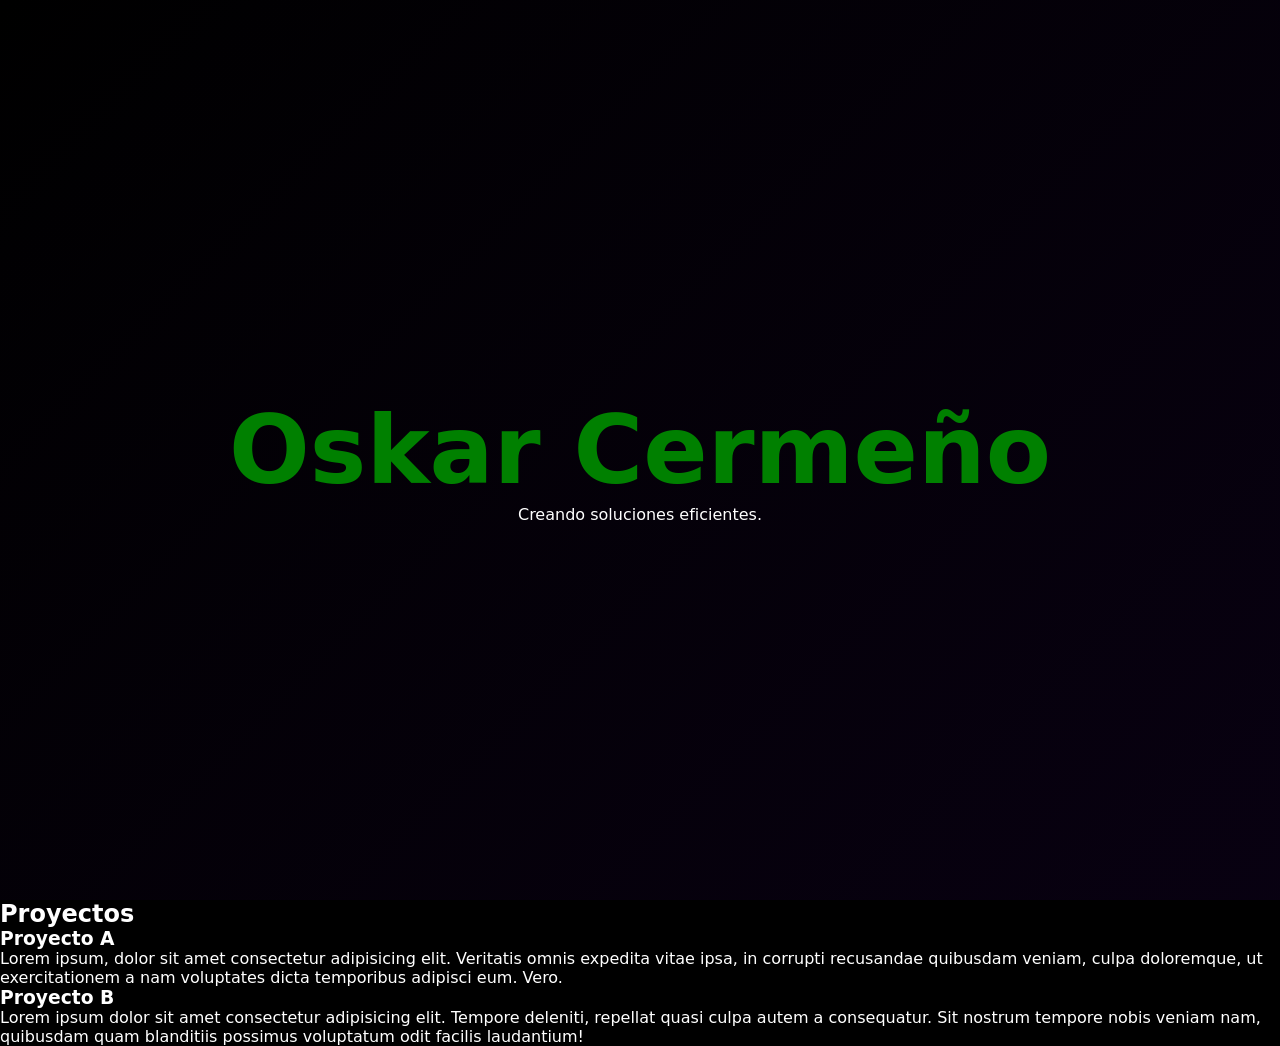
==== index.html @ 66d33947 "Añadiendo transiciones" ====
<!DOCTYPE html>
<html lang="es">
<head>
    <meta charset="UTF-8">
    <title>Portafolio | Oskar</title>
    <link rel="stylesheet" href="./styles.css">
</head>

<body>
    <header class="info-head">

    <div class="typing-container">
        <span class="texto-magico"></span>
    </div>

    <h1 class="nombre-dev">Oskar Cermeño</h1>

    <p class="descripcion">
        Creando soluciones eficientes.
    </p>


    </header>

    <main class="contenido-pagina">
        <h2>Proyectos</h2>

        <div class="tarjeta">
            <h3>Proyecto A</h3>
            <p>Lorem ipsum, dolor sit amet consectetur adipisicing elit. Veritatis omnis expedita vitae ipsa,
                in corrupti recusandae quibusdam veniam, culpa doloremque, ut exercitationem a nam voluptates
                dicta temporibus adipisci eum. Vero.
            </p>
        </div>

        <div class="tarjeta">
            <h3>Proyecto B</h3>
            <p>Lorem ipsum dolor sit amet consectetur adipisicing elit. Tempore deleniti, repellat quasi culpa
                 autem a consequatur. Sit nostrum tempore nobis veniam nam, quibusdam quam blanditiis possimus
                  voluptatum odit facilis laudantium!
            </p>
        </div>

    </main>

    <footer>

    </footer>


</body>
</html>
---- styles.css ----
/* Reajuste global */
* {
  box-sizing: border-box;
  margin: 0;
  padding: 0;
}

/* Selector de la etiqueta body (sin el punto) */
body {
  background-color: #000000;
  color: #ffffff;
  font-family: system-ui, -apple-system, sans-serif;
  overflow-x: hidden;
}



.info-head{
  position: relative;
  height: 100vh;
  display: flex;
  flex-direction: column;
  justify-content: center;
  align-items: center;
  text-align: center;
  padding: 20px;
  flex-direction: column;
  justify-content: center;
  align-items: center;
  text-align: center;
  padding: 20px;
  background: linear-gradient(-45deg, #000000, #0b0110,   #0b0117, #000000);
  background-size: 400% 400%;

  animation: aurora 12s ease infinite;
  animation: aurora 12s ease infinite fadeOutTimeline linear both;
  animation-timeline: auto, scroll(root);
  animation-range: auto, exit 0% exit 100%;
}

@keyframes aurora {
  0% {background-position: 0% 50%;}
  6.25% {background-position: 12.5% 50%;}
  12.5% {background-position: 25% 50%;}
  25% {background-position: 50% 50%;}
  50% {background-position: 100% 50%;}
  75% {background-position: 50% 50%;}
  87.5% {background-position: 25% 50%;}
  93.75%{background-position: 12.5% 50%;}
  100% {background-position: 0% 50% ;}
}

@keyframes fadeOutTimeline {
  to{
    opacity: 0;
    transform: translateY(-50px);
  }
}


.texto-magico{
  display: inline-block;
  position: relative;
  color: #ffffff;
}

.texto-magico::before{
  content: "";
  animation: cambiarTexto 12s infinite;
}

.texto-magico::after{
  content: "";
  position: absolute;
  right: -8px;
  top: 10%;
  height: 80%;
  width: 3px;
  background-color:#4ade80;
  animation: parpadeoCursor 0.8s infinite;
}

@keyframes cambiarTexto {

  0%   { content:"F"; }
  1%   { content:"Fr"; }
  2%   { content:"Fro"; }
  3%   { content:"Fron"; }
  4%   { content:"Front"; }
  5%   { content:"Fronte"; }
  6%   { content:"Fronten"; }
  7%   { content:"Frontend"; }
  8%   { content:"Frontend D"; }
  9%   { content:"Frontend De"; }
  10%  { content:"Frontend Dev"; }
  11%  { content:"Frontend Deve"; }
  12%  { content:"Frontend Devel"; }
  13%  { content:"Frontend Develo"; }
  14%  { content:"Frontend Develop"; }
  15%  { content:"Frontend Develope"; }
  16%  { content:"Frontend Developer"; }
  19%  { content:"Frontend Developer"; }


  20%  { content:""; }


  21%  { content:"B"; }
  22%  { content:"Ba"; }
  23%  { content:"Bac"; }
  24%  { content:"Back"; }
  25%  { content:"Backe"; }
  26%  { content:"Backen"; }
  27%  { content:"Backend"; }
  28%  { content:"Backend D"; }
  29%  { content:"Backend De"; }
  30%  { content:"Backend Dev"; }
  31%  { content:"Backend Deve"; }
  32%  { content:"Backend Devel"; }
  33%  { content:"Backend Develo"; }
  34%  { content:"Backend Develop"; }
  35%  { content:"Backend Develope"; }
  36%  { content:"Backend Developer"; }
  39%  { content:"Backend Developer"; }


  47%  { content:""; }

  /* AdminSys (41%–49%) */
  48%  { content:"A"; }
  49%  { content:"Ad"; }
  50%  { content:"Adm"; }
  51%  { content:"Admi"; }
  52%  { content:"Admin"; }
  53%  { content:"AdminS"; }
  54%  { content:"AdminSy"; }
  55%  { content:"AdminSys"; }
  56%  { content:"AdminSys"; }


  60%  { content:""; }

  61%  { content:"A"; }
  62%  { content:"An"; }
  63%  { content:"Ana"; }
  64%  { content:"Anal"; }
  65%  { content:"Anali"; }
  66%  { content:"Analis"; }
  67%  { content:"Analisis"; }
  68%  { content:"Analisis d"; }
  69%  { content:"Analisis de"; }
  70%  { content:"Analisis de D"; }
  71%  { content:"Analisis de Da"; }
  72%  { content:"Analisis de Dat"; }
  73%  { content:"Analisis de Datos"; }
  74%  { content:"Analisis de Datos"; } /* pausa */

  75%  { content:""; }

  80%  { content:"M"; }
  81%  { content:"Ma"; }
  82%  { content:"Mac"; }
  83%  { content:"Mach"; }
  84%  { content:"Machi"; }
  85%  { content:"Machin"; }
  86%  { content:"Machine"; }
  87%  { content:"Machine L"; }
  88%  { content:"Machine Le"; }
  89%  { content:"Machine Lea"; }
  90%  { content:"Machine Lear"; }
  91%  { content:"Machine Learn"; }
  92%  { content:"Machine Learni"; }
  93%  { content:"Machine Learnin"; }
  94%  { content:"Machine Learning"; }
  100% { content:"Machine Learning"; }
}

.nombre-dev{
  font-size: 95px;
  font-family: system-ui, -apple-system, sans-serif;
  color: green;
}
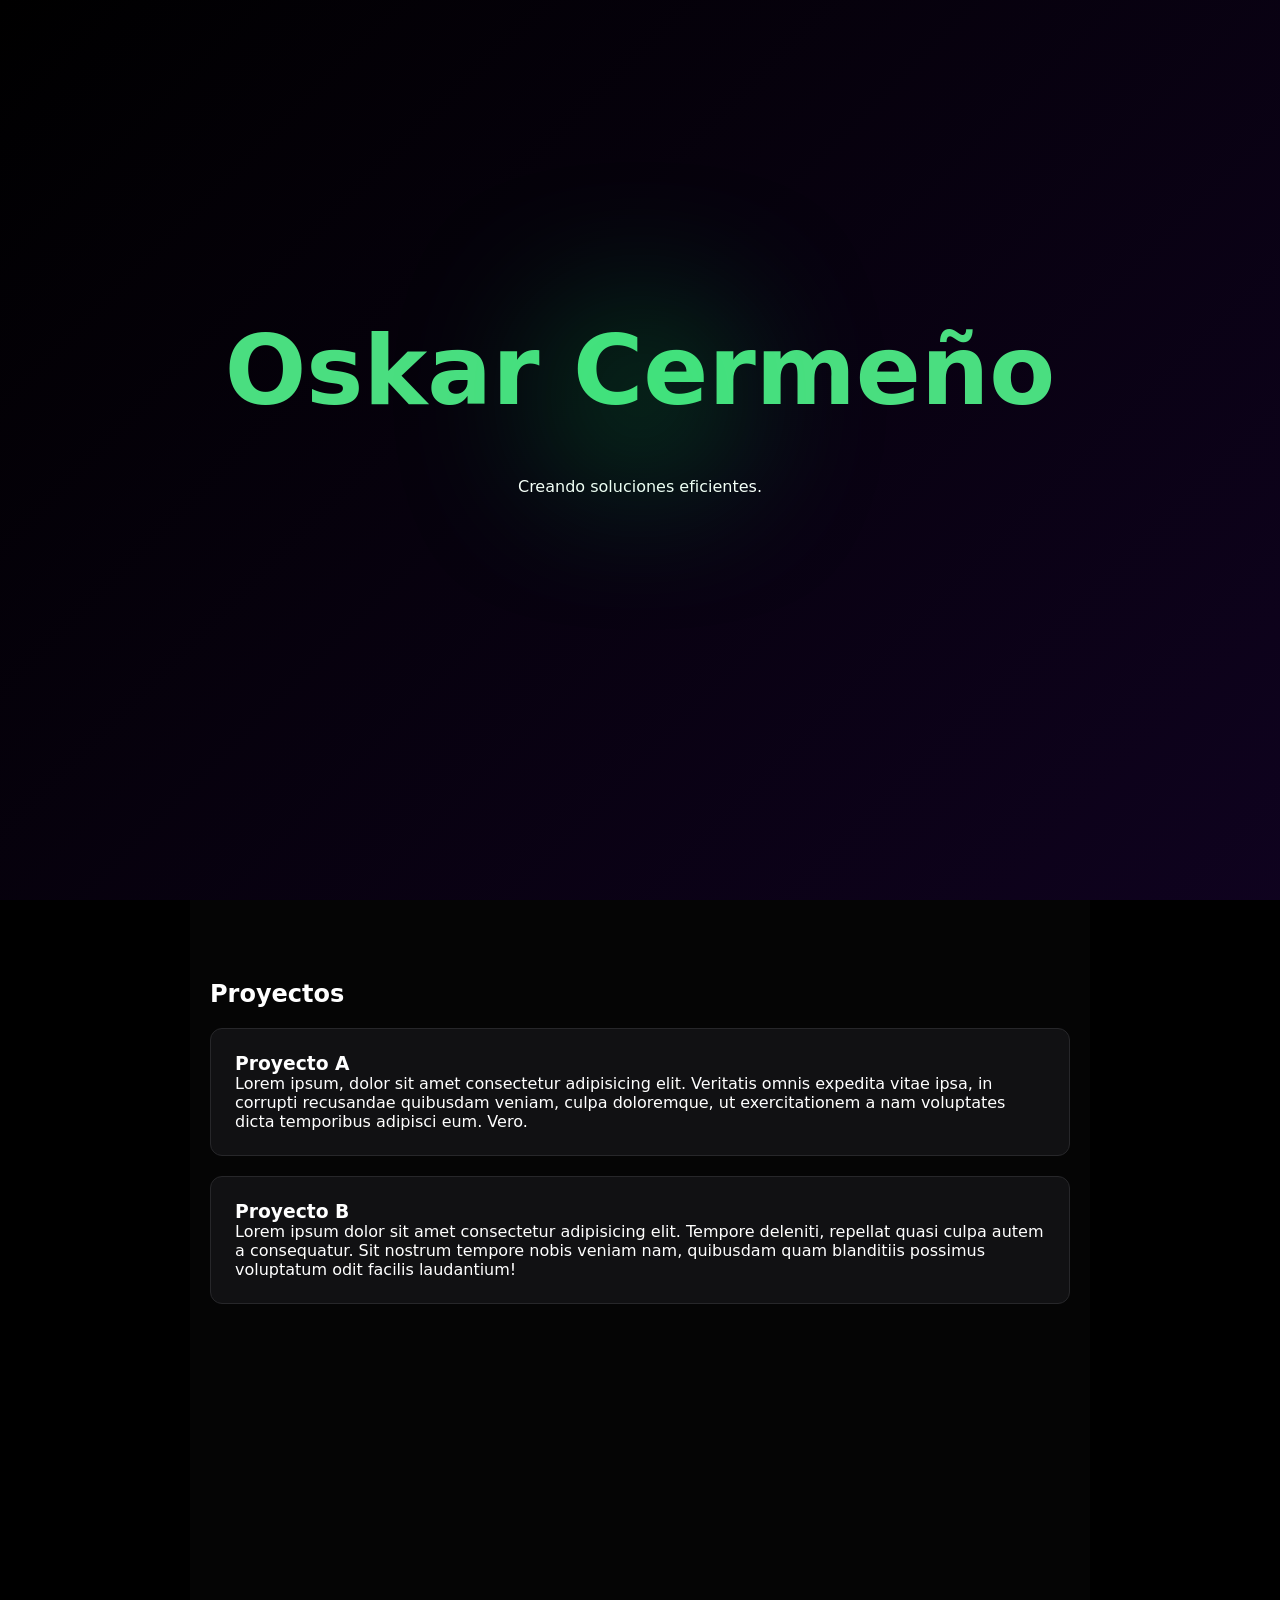
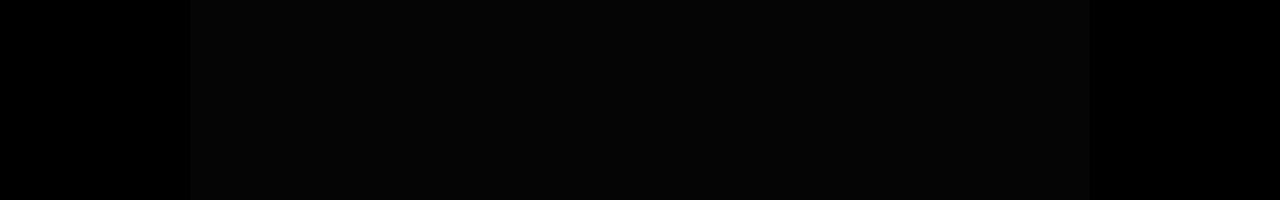
==== commit ce4aa3a2: "Cambiando tamaño de letra" ====
--- a/index.html
+++ b/index.html
@@ -13,7 +13,9 @@
         <span class="texto-magico"></span>
     </div>
 
+    <div class="brillo-nombre"></div>
     <h1 class="nombre-dev">Oskar Cermeño</h1>
+
 
     <p class="descripcion">
         Creando soluciones eficientes.
--- a/styles.css
+++ b/styles.css
@@ -24,18 +24,11 @@
   align-items: center;
   text-align: center;
   padding: 20px;
-  flex-direction: column;
-  justify-content: center;
-  align-items: center;
-  text-align: center;
-  padding: 20px;
-  background: linear-gradient(-45deg, #000000, #0b0110,   #0b0117, #000000);
+  background: linear-gradient(-45deg, #000000, #0b0110,   #140329, #000000);
   background-size: 400% 400%;
 
   animation: aurora 12s ease infinite;
-  animation: aurora 12s ease infinite fadeOutTimeline linear both;
-  animation-timeline: auto, scroll(root);
-  animation-range: auto, exit 0% exit 100%;
+
 }
 
 @keyframes aurora {
@@ -57,27 +50,37 @@
   }
 }
 
+.typing-container{
+  position: absolute;
+  top: 30%;
+}
 
 .texto-magico{
   display: inline-block;
   position: relative;
   color: #ffffff;
+  font-size: 20px;
 }
 
 .texto-magico::before{
   content: "";
-  animation: cambiarTexto 12s infinite;
-}
-
-.texto-magico::after{
+  animation: cambiarTexto 14s infinite;
+}
+
+.texto-magico::after {
   content: "";
   position: absolute;
-  right: -8px;
-  top: 10%;
-  height: 80%;
+  right: -10px;
+  top: 15%;
+  height: 70%; /* Altura explícita para que sea visible */
   width: 3px;
-  background-color:#4ade80;
+  background-color: #4ade80;
   animation: parpadeoCursor 0.8s infinite;
+}
+
+@keyframes parpadeoCursor {
+  0%, 100% {opacity: 1;}
+  50% {opacity: 0;}
 }
 
 @keyframes cambiarTexto {
@@ -102,31 +105,28 @@
   19%  { content:"Frontend Developer"; }
 
 
-  20%  { content:""; }
-
-
-  21%  { content:"B"; }
-  22%  { content:"Ba"; }
-  23%  { content:"Bac"; }
-  24%  { content:"Back"; }
-  25%  { content:"Backe"; }
-  26%  { content:"Backen"; }
-  27%  { content:"Backend"; }
-  28%  { content:"Backend D"; }
-  29%  { content:"Backend De"; }
-  30%  { content:"Backend Dev"; }
-  31%  { content:"Backend Deve"; }
-  32%  { content:"Backend Devel"; }
-  33%  { content:"Backend Develo"; }
-  34%  { content:"Backend Develop"; }
-  35%  { content:"Backend Develope"; }
-  36%  { content:"Backend Developer"; }
-  39%  { content:"Backend Developer"; }
-
+  27%  { content:""; }
+
+
+  28%  { content:"B"; }
+  29%  { content:"Ba"; }
+  30%  { content:"Bac"; }
+  31%  { content:"Back"; }
+  32%  { content:"Backe"; }
+  33%  { content:"Backen"; }
+  34%  { content:"Backend"; }
+  35%  { content:"Backend D"; }
+  36%  { content:"Backend De"; }
+  37%  { content:"Backend Dev"; }
+  38%  { content:"Backend Deve"; }
+  39%  { content:"Backend Devel"; }
+  40%  { content:"Backend Develo"; }
+  41%  { content:"Backend Develop"; }
+  42%  { content:"Backend Develope"; }
+  43%  { content:"Backend Developer"; }
 
   47%  { content:""; }
 
-  /* AdminSys (41%–49%) */
   48%  { content:"A"; }
   49%  { content:"Ad"; }
   50%  { content:"Adm"; }
@@ -175,8 +175,52 @@
   100% { content:"Machine Learning"; }
 }
 
+.brillo-nombre{
+  position: absolute;
+  top: 44%;
+  left: 50%;
+  transform: translate(-50%, -50%);
+  width: 120px;
+  height: 70px;
+  background-color: #00ff5e;
+  border-radius: 50%;
+  z-index: 1;
+  filter: blur(90px);
+  pointer-events: none;
+}
+
 .nombre-dev{
-  font-size: 95px;
+  position: absolute;
+  font-size: 6rem;
   font-family: system-ui, -apple-system, sans-serif;
-  color: green;
-}
+  color: #4ade80;
+  top: 35%;
+  text-shadow:
+    0 0 10px rgba(57, 181, 103, 0.8),
+    0 0 25px rgba(57, 181, 103, 0.5),
+    0 0 50px (74, 222, 128, 0.3);
+
+    margin-bottom: 15px;
+}
+
+.descripcion {
+  position: absolute;
+  top: 53%;
+}
+
+.contenido-pagina {
+            min-height: 100vh;
+            background-color: #050505;
+            padding: 80px 20px;
+            max-width: 900px;
+            margin: 0 auto;
+        }
+
+
+.tarjeta {
+  background: #111113;
+  border: 1px solid #27272a;
+  border-radius: 12px;
+  padding: 24px;
+  margin-top: 20px;
+}
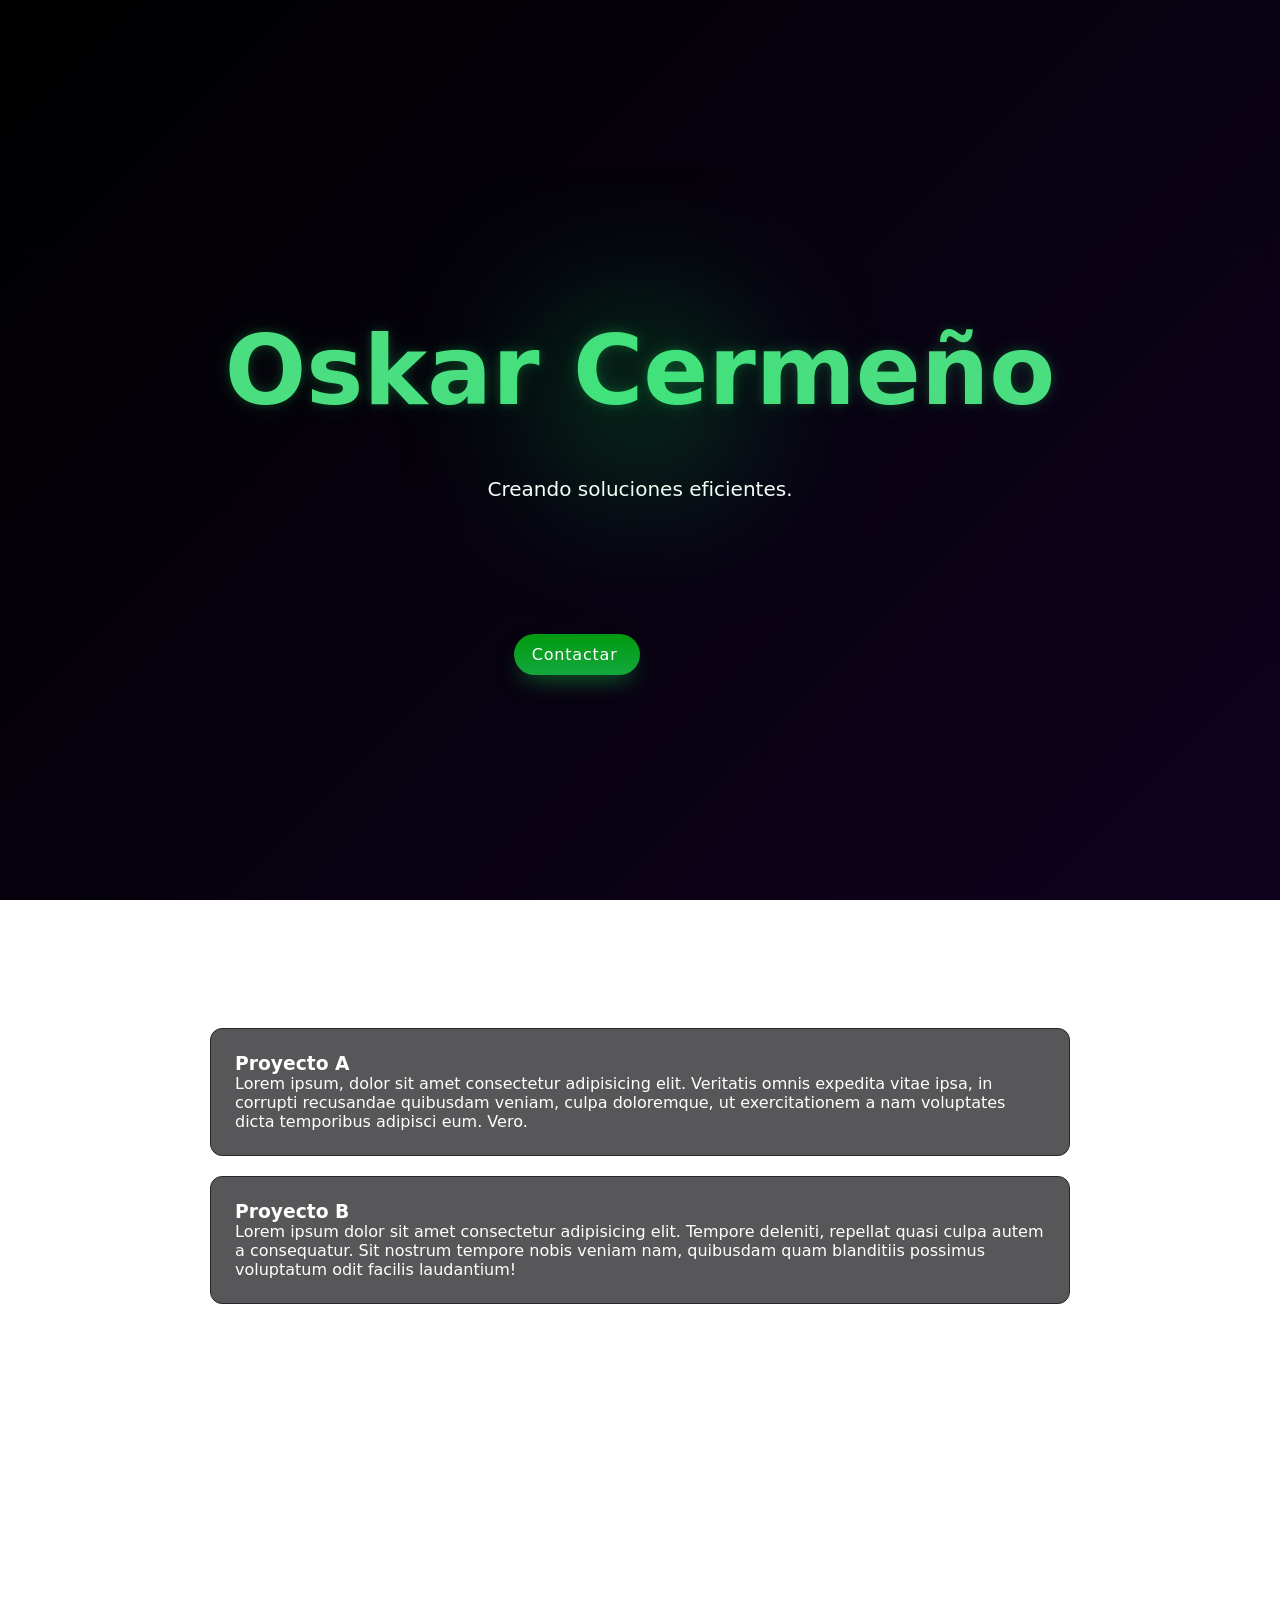
==== commit 967f692e: "Añadiendo botton en posicion fija" ====
--- a/index.html
+++ b/index.html
@@ -7,6 +7,8 @@
 </head>
 
 <body>
+
+
     <header class="info-head">
 
     <div class="typing-container">
@@ -21,6 +23,7 @@
         Creando soluciones eficientes.
     </p>
 
+    <button class="contacto-btn"> <span>Contactar</span> </button>
 
     </header>
 
--- a/styles.css
+++ b/styles.css
@@ -7,7 +7,11 @@
 
 /* Selector de la etiqueta body (sin el punto) */
 body {
-  background-color: #000000;
+
+  background: linear-gradient(-45deg, #000000, #0b0110,   #140329, #000000);
+  background-size: 400% 400%;
+  animation: aurora 12s ease infinite;
+  background-attachment: fixed;
   color: #ffffff;
   font-family: system-ui, -apple-system, sans-serif;
   overflow-x: hidden;
@@ -24,12 +28,30 @@
   align-items: center;
   text-align: center;
   padding: 20px;
-  background: linear-gradient(-45deg, #000000, #0b0110,   #140329, #000000);
-  background-size: 400% 400%;
-
-  animation: aurora 12s ease infinite;
-
-}
+
+
+}
+
+
+@keyframes fadeOutScroll {
+  to{
+    opacity: 0;
+    transform: translateY(-50px);
+  }
+}
+
+@keyframes fadeInScroll {
+  from {
+    opacity: 0;
+    transform: translateY(50px);
+  }
+  to {
+    opacity: 1;
+    transform: translateY(0);
+  }
+}
+
+
 
 @keyframes aurora {
   0% {background-position: 0% 50%;}
@@ -175,6 +197,16 @@
   100% { content:"Machine Learning"; }
 }
 
+.typing-container,
+.brillo-nombre,
+.nombre-dev,
+.descripcion {
+    animation: fadeOutScroll linear forwards;
+  animation-timeline: view() ;
+  animation-range: exit 0% exit 80% ;
+}
+
+
 .brillo-nombre{
   position: absolute;
   top: 44%;
@@ -196,13 +228,9 @@
   color: #4ade80;
   top: 35%;
   text-shadow:
-    0 0 10px rgba(57, 181, 103, 0.8),
-    0 0 25px rgba(57, 181, 103, 0.5),
-    0 0 50px (74, 222, 128, 0.3);
-
-    margin-bottom: 15px;
-}
-
+    0 0 8px rgba(1, 159, 59, 0.3),
+    0 0 20px rgba(57, 181, 103, 0.2);
+}
 .descripcion {
   position: absolute;
   top: 53%;
@@ -210,7 +238,7 @@
 
 .contenido-pagina {
             min-height: 100vh;
-            background-color: #050505;
+
             padding: 80px 20px;
             max-width: 900px;
             margin: 0 auto;
@@ -218,9 +246,57 @@
 
 
 .tarjeta {
-  background: #111113;
+  background: rgba(17, 17, 19, 0.7);
+  backdrop-filter: blur(10px);
   border: 1px solid #27272a;
   border-radius: 12px;
   padding: 24px;
   margin-top: 20px;
-}
+
+  animation: fadeInScroll linear forwards;
+  animation-timeline: view();
+  animation-range: entry 10% cover 30% ;
+}
+
+.descripcion{
+  font-size: 20px;
+}
+
+
+.contacto-btn {
+
+  position: fixed;
+  bottom: 25%;
+  right: 50%;
+  z-index: 9999;
+
+  display: flex;
+  align-items: center;
+  font-family: inherit;
+  cursor: pointer;
+  font-weight: 500;
+  font-size: 16px;
+  padding: 0.7em 1.4em 0.7em 1.1em;
+  color: white;
+  background: #ad5389;
+  background: linear-gradient(
+    0deg,
+    rgba(20, 167, 62, 1) 0%,
+    rgb(2, 154, 15) 100%
+  );
+  border: none;
+  box-shadow: 0 0.7em 1.5em -0.5em #14a73e98;
+  letter-spacing: 0.05em;
+  border-radius: 20em;
+
+  transition: transform 0.2s ease, box-shadow 0.2s ease;
+}
+
+
+.contacto-btn:hover {
+  box-shadow: 0 0.5em 1.5em -0.5em #14a73e98;
+}
+
+.contacto-btn:active {
+  box-shadow: 0 0.3em 1em -0.5em #14a73e98;
+}
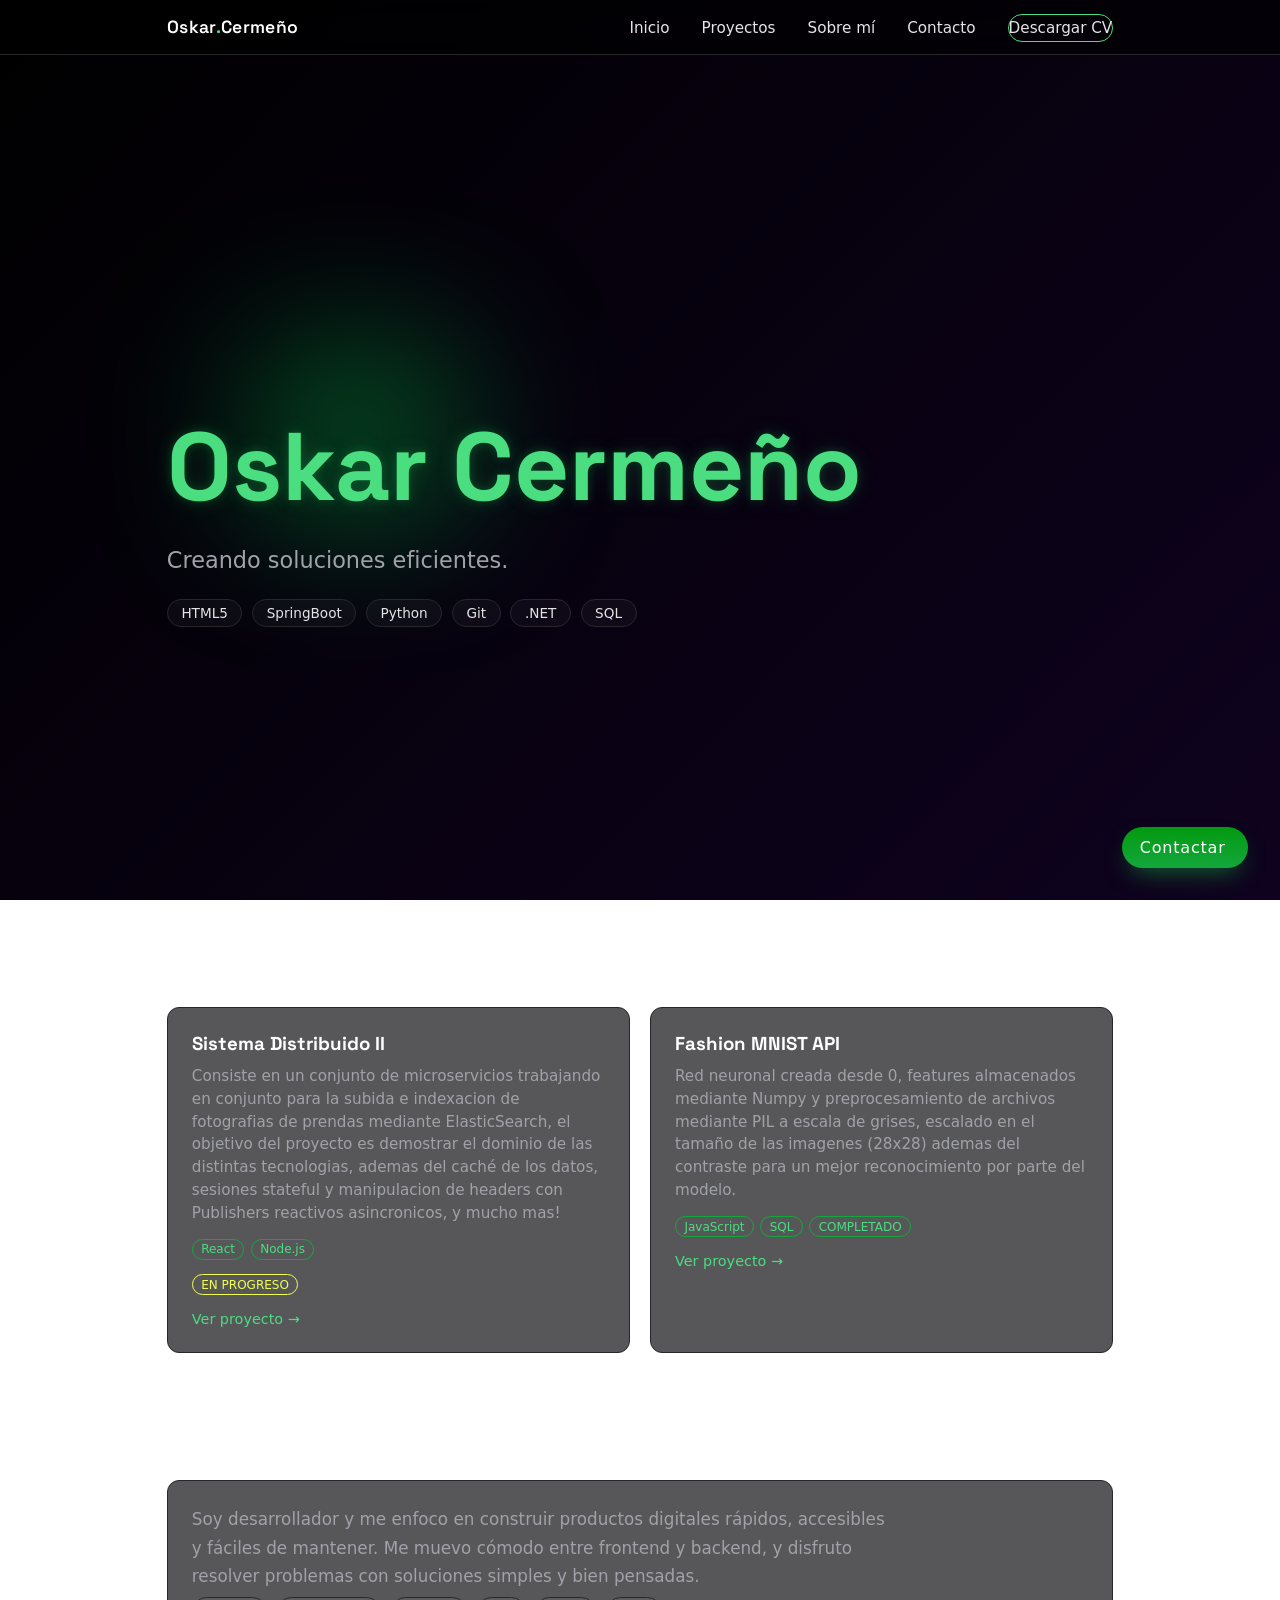
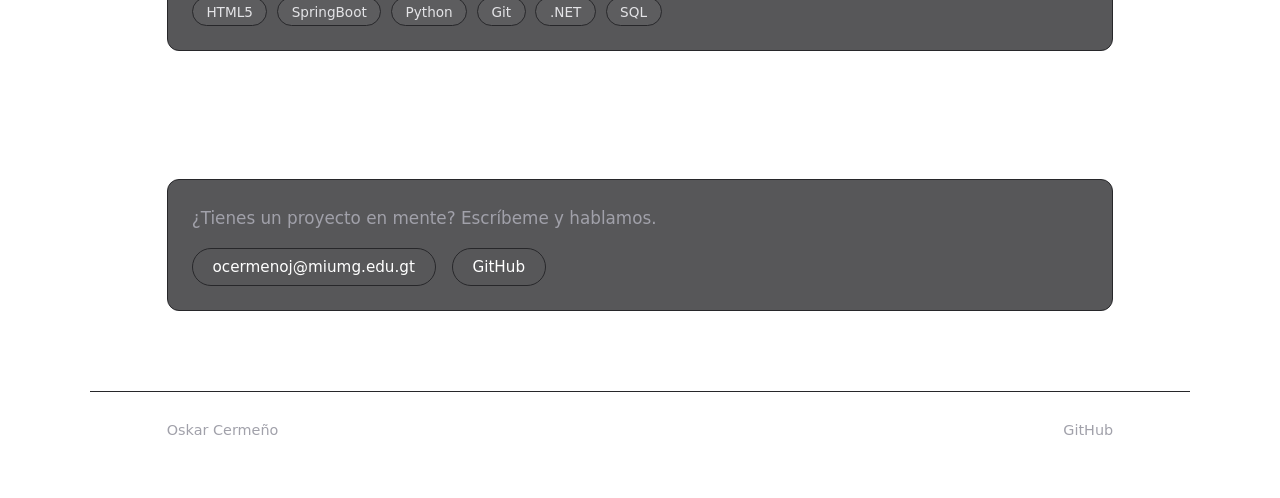
==== commit 244d95bc: "Refactorizando la pagina" ====
--- a/index.html
+++ b/index.html
@@ -2,56 +2,168 @@
 <html lang="es">
 <head>
     <meta charset="UTF-8">
-    <title>Portafolio | Oskar</title>
+    <meta name="viewport" content="width=device-width, initial-scale=1.0">
+    <title>Portafolio | Oskar Cermeño</title>
+    <link rel="preconnect" href="https://fonts.googleapis.com">
+    <link href="https://fonts.googleapis.com/css2?family=Space+Grotesk:wght@500;600;700&display=swap" rel="stylesheet">
     <link rel="stylesheet" href="./styles.css">
 </head>
 
 <body>
 
+    <header class="info-head">
+        <div class="nav-container">
+            <a href="#inicio" class="logo">Oskar<span>.</span>Cermeño</a>
 
-    <header class="info-head">
+            <button class="nav-toggle" id="navToggle" aria-label="Abrir menú" aria-expanded="false">
+                <span></span>
+                <span></span>
+                <span></span>
+            </button>
 
-    <div class="typing-container">
-        <span class="texto-magico"></span>
-    </div>
-
-    <div class="brillo-nombre"></div>
-    <h1 class="nombre-dev">Oskar Cermeño</h1>
-
-
-    <p class="descripcion">
-        Creando soluciones eficientes.
-    </p>
-
-    <button class="contacto-btn"> <span>Contactar</span> </button>
-
+            <ul class="nav-links" id="navLinks">
+                <li><a href="#inicio">Inicio</a></li>
+                <li><a href="#proyectos">Proyectos</a></li>
+                <li><a href="#sobre-mi">Sobre mí</a></li>
+                <li><a href="#contacto">Contacto</a></li>
+                <li><a href="#" class="nav-cv">Descargar CV</a></li>
+            </ul>
+        </div>
     </header>
 
     <main class="contenido-pagina">
-        <h2>Proyectos</h2>
 
-        <div class="tarjeta">
-            <h3>Proyecto A</h3>
-            <p>Lorem ipsum, dolor sit amet consectetur adipisicing elit. Veritatis omnis expedita vitae ipsa,
-                in corrupti recusandae quibusdam veniam, culpa doloremque, ut exercitationem a nam voluptates
-                dicta temporibus adipisci eum. Vero.
+        <section class="hero-section" id="inicio">
+            <div class="brillo-nombre"></div>
+
+            <div class="typing-container">
+                <span class="texto-magico"></span>
+            </div>
+
+            <h1 class="nombre-dev">Oskar Cermeño</h1>
+
+            <p class="descripcion">
+                Creando soluciones eficientes.
             </p>
-        </div>
 
-        <div class="tarjeta">
-            <h3>Proyecto B</h3>
-            <p>Lorem ipsum dolor sit amet consectetur adipisicing elit. Tempore deleniti, repellat quasi culpa
-                 autem a consequatur. Sit nostrum tempore nobis veniam nam, quibusdam quam blanditiis possimus
-                  voluptatum odit facilis laudantium!
-            </p>
-        </div>
+            <div class="habilidades">
+                <span class="skill-badge">HTML5</span>
+                <span class="skill-badge">SpringBoot</span>
+                <span class="skill-badge">Python</span>
+                <span class="skill-badge">Git</span>
+                <span class="skill-badge">.NET</span>
+                <span class="skill-badge">SQL</span>
+            </div>
+        </section>
+
+        <section id="proyectos">
+            <h2 class="titulo-seccion">Proyectos</h2>
+
+            <div class="proyectos-grid">
+
+                <a href="ProyectoA.html" class="tarjeta proyecto-card">
+                    <h3>Sistema Distribuido II</h3>
+                    <p>
+                        Consiste en un conjunto de microservicios trabajando en conjunto
+                        para la subida e indexacion de fotografias de prendas mediante ElasticSearch, el objetivo del
+                        proyecto es demostrar el dominio de las distintas tecnologias, ademas del
+                        caché de los datos, sesiones stateful y manipulacion de headers con Publishers
+                        reactivos asincronicos, y mucho mas!
+                    </p>
+                    <div class="proyecto-tags">
+                        <span>React</span>
+                        <span>Node.js</span>
+                    </div>
+                    <div class="proyecto-status">
+                        <span>EN PROGRESO</span>
+                    </div>
+                    <span class="ver-mas">Ver proyecto →</span>
+                </a>
+
+                <a href="ProyectoB.html" class="tarjeta proyecto-card">
+                    <h3>Fashion MNIST API</h3>
+                    <p>
+                        Red neuronal creada desde 0, features almacenados mediante Numpy y preprocesamiento
+                        de archivos mediante PIL a escala de grises, escalado en el tamaño de las imagenes (28x28)
+                        ademas del contraste para un mejor reconocimiento por parte del modelo.
+                    </p>
+                    <div class="proyecto-tags">
+                        <span>JavaScript</span>
+                        <span>SQL</span>
+                        <span>COMPLETADO</span>
+                    </div>
+                    <span class="ver-mas">Ver proyecto →</span>
+                </a>
+
+            </div>
+        </section>
+
+        <section id="sobre-mi">
+            <h2 class="titulo-seccion">Sobre mí</h2>
+            <div class="tarjeta">
+                <p class="sobre-mi-texto">
+                    Soy desarrollador y me enfoco en construir productos digitales rápidos,
+                    accesibles y fáciles de mantener. Me muevo cómodo entre frontend y backend,
+                    y disfruto resolver problemas con soluciones simples y bien pensadas.
+                </p>
+                <div class="habilidades">
+                <span class="skill-badge">HTML5</span>
+                <span class="skill-badge">SpringBoot</span>
+                <span class="skill-badge">Python</span>
+                <span class="skill-badge">Git</span>
+                <span class="skill-badge">.NET</span>
+                <span class="skill-badge">SQL</span>
+                </div>
+            </div>
+        </section>
+
+        <section id="contacto">
+            <h2 class="titulo-seccion">Contacto</h2>
+            <div class="tarjeta">
+                <p class="sobre-mi-texto">
+                    ¿Tienes un proyecto en mente? Escríbeme y hablamos.
+                </p>
+
+                <div class="contacto-info">
+                    <a href="mailto:ocermenoj@miumg.edu.gt" class="contacto-link">ocermenoj@miumg.edu.gt</a>
+                    <a href="https://github.com/k0k4depelover" target="_blank" rel="noopener" class="contacto-link">GitHub</a>
+                </div>
+            </div>
+        </section>
 
     </main>
 
+    <button class="contacto-btn">
+        <span>Contactar</span>
+    </button>
+
     <footer>
-
+        <span>Oskar Cermeño</span>
+        <div class="footer-social">
+            <a href="https://github.com/k0k4depelover" target="_blank" rel="noopener">GitHub</a>
+        </div>
     </footer>
 
+    <script>
+        const navToggle = document.getElementById('navToggle');
+        const navLinks = document.getElementById('navLinks');
+
+        navToggle.addEventListener('click', () => {
+            const abierto = navLinks.classList.toggle('abierto');
+            navToggle.setAttribute('aria-expanded', abierto);
+        });
+
+        navLinks.querySelectorAll('a').forEach(link => {
+            link.addEventListener('click', () => {
+                navLinks.classList.remove('abierto');
+                navToggle.setAttribute('aria-expanded', 'false');
+            });
+        });
+
+        document.querySelector('.contacto-btn').addEventListener('click', () => {
+            document.getElementById('contacto').scrollIntoView({ behavior: 'smooth' });
+        });
+    </script>
 
 </body>
 </html>
--- a/styles.css
+++ b/styles.css
@@ -1,57 +1,39 @@
-/* Reajuste global */
+
 * {
   box-sizing: border-box;
   margin: 0;
   padding: 0;
 }
 
-/* Selector de la etiqueta body (sin el punto) */
+:root {
+  --verde: #4ade80;
+  --verde-fuerte: #14a73e;
+  --fondo-tarjeta: rgba(17, 17, 19, 0.7);
+  --borde-tarjeta: #27272a;
+  --texto-muted: #a1a1aa;
+  --amarillo: rgb(240, 255, 81);
+  --fuente-display: "Space Grotesk", system-ui, -apple-system, sans-serif;
+  --fuente-cuerpo: system-ui, -apple-system, sans-serif;
+}
+
+html {
+  scroll-behavior: smooth;
+}
+
 body {
-
-  background: linear-gradient(-45deg, #000000, #0b0110,   #140329, #000000);
+  background: linear-gradient(-45deg, #000000, #0b0110, #140329, #000000);
   background-size: 400% 400%;
   animation: aurora 12s ease infinite;
   background-attachment: fixed;
   color: #ffffff;
-  font-family: system-ui, -apple-system, sans-serif;
+  font-family: var(--fuente-cuerpo);
   overflow-x: hidden;
 }
 
-
-
-.info-head{
-  position: relative;
-  height: 100vh;
-  display: flex;
-  flex-direction: column;
-  justify-content: center;
-  align-items: center;
-  text-align: center;
-  padding: 20px;
-
-
-}
-
-
-@keyframes fadeOutScroll {
-  to{
-    opacity: 0;
-    transform: translateY(-50px);
-  }
-}
-
-@keyframes fadeInScroll {
-  from {
-    opacity: 0;
-    transform: translateY(50px);
-  }
-  to {
-    opacity: 1;
-    transform: translateY(0);
-  }
-}
-
-
+a {
+  color: inherit;
+  text-decoration: none;
+}
 
 @keyframes aurora {
   0% {background-position: 0% 50%;}
@@ -65,26 +47,148 @@
   100% {background-position: 0% 50% ;}
 }
 
-@keyframes fadeOutTimeline {
-  to{
+.info-head {
+  position: sticky;
+  top: 0;
+  z-index: 100;
+  width: 100%;
+  background: rgba(0, 0, 0, 0.55);
+  backdrop-filter: blur(12px);
+  border-bottom: 1px solid var(--borde-tarjeta);
+}
+
+.nav-container {
+  max-width: 1100px;
+  margin: 0 auto;
+  padding: 16px 6%;
+  display: flex;
+  align-items: center;
+  justify-content: space-between;
+  gap: 1rem;
+}
+
+.logo {
+  font-family: var(--fuente-display);
+  font-weight: 600;
+  font-size: 1.1rem;
+  letter-spacing: 0.02em;
+  color: #ffffff;
+}
+
+.logo span {
+  color: var(--verde);
+}
+
+.nav-links {
+  display: flex;
+  align-items: center;
+  gap: 2rem;
+  list-style: none;
+}
+
+.nav-links a {
+  font-size: 0.95rem;
+  color: #e4e4e7;
+  position: relative;
+  padding: 4px 0;
+  transition: color 0.2s ease;
+}
+
+.nav-links a::after {
+  content: "";
+  position: absolute;
+  left: 0;
+  bottom: -2px;
+  width: 0;
+  height: 2px;
+  background: var(--verde);
+  transition: width 0.2s ease;
+}
+
+.nav-links a:hover {
+  color: var(--verde);
+}
+
+.nav-links a:hover::after {
+  width: 100%;
+}
+
+.nav-cv {
+  border: 1px solid var(--verde);
+  border-radius: 20em;
+  padding: 0.5em 1.2em;
+  font-size: 0.9rem;
+  white-space: nowrap;
+  transition: background 0.2s ease, color 0.2s ease;
+}
+
+.nav-cv:hover {
+  background: var(--verde);
+  color: #000000;
+}
+
+.nav-toggle {
+  display: none;
+  flex-direction: column;
+  gap: 5px;
+  background: none;
+  border: none;
+  cursor: pointer;
+  padding: 6px;
+}
+
+.nav-toggle span {
+  width: 24px;
+  height: 2px;
+  background: #ffffff;
+  border-radius: 2px;
+}
+
+.contenido-pagina {
+  min-height: 100vh;
+  padding: 40px 6% 80px;
+  max-width: 1100px;
+  margin: 0 auto;
+}
+
+.hero-section {
+  position: relative;
+  min-height: 85vh;
+  display: flex;
+  flex-direction: column;
+  justify-content: center;
+  align-items: flex-start;
+  gap: 1.2rem;
+  padding: 20px 0;
+}
+
+@keyframes fadeOutScroll {
+  to {
     opacity: 0;
     transform: translateY(-50px);
   }
 }
 
-.typing-container{
-  position: absolute;
-  top: 30%;
-}
-
-.texto-magico{
+@keyframes fadeInScroll {
+  from {
+    opacity: 0;
+    transform: translateY(50px);
+  }
+  to {
+    opacity: 1;
+    transform: translateY(0);
+  }
+}
+
+.texto-magico {
   display: inline-block;
   position: relative;
   color: #ffffff;
-  font-size: 20px;
-}
-
-.texto-magico::before{
+  font-size: clamp(1rem, 2.5vw, 1.25rem);
+  font-family: var(--fuente-display);
+}
+
+.texto-magico::before {
   content: "";
   animation: cambiarTexto 14s infinite;
 }
@@ -94,9 +198,9 @@
   position: absolute;
   right: -10px;
   top: 15%;
-  height: 70%; /* Altura explícita para que sea visible */
+  height: 70%;
   width: 3px;
-  background-color: #4ade80;
+  background-color: var(--verde);
   animation: parpadeoCursor 0.8s infinite;
 }
 
@@ -106,7 +210,6 @@
 }
 
 @keyframes cambiarTexto {
-
   0%   { content:"F"; }
   1%   { content:"Fr"; }
   2%   { content:"Fro"; }
@@ -125,11 +228,7 @@
   15%  { content:"Frontend Develope"; }
   16%  { content:"Frontend Developer"; }
   19%  { content:"Frontend Developer"; }
-
-
   27%  { content:""; }
-
-
   28%  { content:"B"; }
   29%  { content:"Ba"; }
   30%  { content:"Bac"; }
@@ -146,9 +245,7 @@
   41%  { content:"Backend Develop"; }
   42%  { content:"Backend Develope"; }
   43%  { content:"Backend Developer"; }
-
   47%  { content:""; }
-
   48%  { content:"A"; }
   49%  { content:"Ad"; }
   50%  { content:"Adm"; }
@@ -158,10 +255,7 @@
   54%  { content:"AdminSy"; }
   55%  { content:"AdminSys"; }
   56%  { content:"AdminSys"; }
-
-
   60%  { content:""; }
-
   61%  { content:"A"; }
   62%  { content:"An"; }
   63%  { content:"Ana"; }
@@ -175,10 +269,8 @@
   71%  { content:"Analisis de Da"; }
   72%  { content:"Analisis de Dat"; }
   73%  { content:"Analisis de Datos"; }
-  74%  { content:"Analisis de Datos"; } /* pausa */
-
+  74%  { content:"Analisis de Datos"; }
   75%  { content:""; }
-
   80%  { content:"M"; }
   81%  { content:"Ma"; }
   82%  { content:"Mac"; }
@@ -201,19 +293,27 @@
 .brillo-nombre,
 .nombre-dev,
 .descripcion {
-    animation: fadeOutScroll linear forwards;
-  animation-timeline: view() ;
-  animation-range: exit 0% exit 80% ;
-}
-
-
-.brillo-nombre{
+  animation: fadeOutScroll linear forwards;
+  animation-timeline: view();
+  animation-range: exit 0% exit 80%;
+}
+
+.typing-container,
+.nombre-dev,
+.descripcion {
+  position: relative;
+  top: auto;
+  left: auto;
+  transform: none;
+}
+
+.brillo-nombre {
   position: absolute;
   top: 44%;
-  left: 50%;
+  left: 20%;
   transform: translate(-50%, -50%);
-  width: 120px;
-  height: 70px;
+  width: 160px;
+  height: 90px;
   background-color: #00ff5e;
   border-radius: 50%;
   z-index: 1;
@@ -221,54 +321,180 @@
   pointer-events: none;
 }
 
-.nombre-dev{
-  position: absolute;
-  font-size: 6rem;
-  font-family: system-ui, -apple-system, sans-serif;
-  color: #4ade80;
-  top: 35%;
+.nombre-dev {
+  font-family: var(--fuente-display);
+  font-size: clamp(2.6rem, 8vw, 6rem);
+  color: hsl(142, 69%, 58%);
   text-shadow:
     0 0 8px rgba(1, 159, 59, 0.3),
     0 0 20px rgba(57, 181, 103, 0.2);
-}
+  z-index: 2;
+}
+
 .descripcion {
-  position: absolute;
-  top: 53%;
-}
-
-.contenido-pagina {
-            min-height: 100vh;
-
-            padding: 80px 20px;
-            max-width: 900px;
-            margin: 0 auto;
-        }
-
+  font-size: clamp(1.1rem, 2.5vw, 1.4rem);
+  color: var(--texto-muted);
+  max-width: 42ch;
+  z-index: 2;
+}
+
+.habilidades {
+  display: flex;
+  flex-wrap: wrap;
+  gap: 0.6rem;
+  margin-top: 0.4rem;
+  z-index: 2;
+}
+
+.skill-badge {
+  border: 1px solid var(--borde-tarjeta);
+  background: rgba(255, 255, 255, 0.03);
+  color: #e4e4e7;
+  font-size: 0.85rem;
+  padding: 0.4em 1em;
+  border-radius: 20em;
+  transition: border-color 0.2s ease, color 0.2s ease;
+}
+
+.skill-badge:hover {
+  border-color: var(--verde);
+  color: var(--verde);
+}
+
+section[id] {
+  scroll-margin-top: 90px;
+  padding-top: 60px;
+}
+
+.titulo-seccion {
+  font-family: var(--fuente-display);
+  font-size: clamp(1.6rem, 4vw, 2.2rem);
+  margin-bottom: 1.4rem;
+  display: flex;
+  align-items: baseline;
+  gap: 0.6rem;
+}
+
+.titulo-seccion span {
+  color: var(--verde);
+  font-size: 1rem;
+  font-weight: 400;
+  font-family: var(--fuente-cuerpo);
+  color: var(--texto-muted);
+}
+
+.sobre-mi-texto {
+  color: var(--texto-muted);
+  line-height: 1.7;
+  max-width: 65ch;
+  font-size: 1.05rem;
+}
 
 .tarjeta {
-  background: rgba(17, 17, 19, 0.7);
+  background: var(--fondo-tarjeta);
   backdrop-filter: blur(10px);
-  border: 1px solid #27272a;
+  border: 1px solid var(--borde-tarjeta);
   border-radius: 12px;
   padding: 24px;
   margin-top: 20px;
 
   animation: fadeInScroll linear forwards;
   animation-timeline: view();
-  animation-range: entry 10% cover 30% ;
-}
-
-.descripcion{
-  font-size: 20px;
-}
-
+  animation-range: entry 10% cover 30%;
+}
+
+.proyectos-grid {
+  display: grid;
+  grid-template-columns: repeat(auto-fit, minmax(260px, 1fr));
+  gap: 20px;
+}
+
+.proyecto-card {
+  display: block;
+  transition: transform 0.2s ease, border-color 0.2s ease;
+}
+
+.proyecto-card:hover {
+  transform: translateY(-4px);
+  border-color: var(--verde);
+}
+
+.proyecto-card h3 {
+  font-family: var(--fuente-display);
+  margin-bottom: 0.6rem;
+}
+
+.proyecto-card p {
+  color: var(--texto-muted);
+  font-size: 0.95rem;
+  line-height: 1.5;
+}
+
+.proyecto-tags {
+  display: flex;
+  flex-wrap: wrap;
+  gap: 0.4rem;
+  margin-top: 0.9rem;
+}
+
+.proyecto-tags span {
+  font-size: 0.75rem;
+  color: var(--verde);
+  border: 1px solid var(--verde-fuerte);
+  border-radius: 20em;
+  padding: 0.2em 0.7em;
+}
+
+
+.proyecto-status {
+  display: flex;
+  flex-wrap: wrap;
+  gap: 0.4rem;
+  margin-top: 0.9rem;
+}
+
+.proyecto-status span {
+  font-size: 0.75rem;
+  color: var(--amarillo);
+  border: 1px solid var(--amarillo);
+  border-radius: 20em;
+  padding: 0.2em 0.7em;
+}
+
+.ver-mas {
+  display: inline-block;
+  margin-top: 1rem;
+  color: var(--verde);
+  font-size: 0.9rem;
+  font-weight: 500;
+}
+
+
+.contacto-info {
+  display: flex;
+  flex-wrap: wrap;
+  gap: 1rem;
+  margin-top: 1rem;
+}
+
+.contacto-link {
+  border: 1px solid var(--borde-tarjeta);
+  border-radius: 20em;
+  padding: 0.6em 1.3em;
+  font-size: 0.95rem;
+  transition: border-color 0.2s ease, color 0.2s ease;
+}
+
+.contacto-link:hover {
+  border-color: var(--verde);
+  color: var(--verde);
+}
 
 .contacto-btn {
-
   position: fixed;
-  bottom: 25%;
-  right: 50%;
-  z-index: 9999;
+  bottom: 2rem;
+  right: 2rem;
+  z-index: 999;
 
   display: flex;
   align-items: center;
@@ -278,7 +504,6 @@
   font-size: 16px;
   padding: 0.7em 1.4em 0.7em 1.1em;
   color: white;
-  background: #ad5389;
   background: linear-gradient(
     0deg,
     rgba(20, 167, 62, 1) 0%,
@@ -292,11 +517,150 @@
   transition: transform 0.2s ease, box-shadow 0.2s ease;
 }
 
-
 .contacto-btn:hover {
+  transform: translateY(-2px);
   box-shadow: 0 0.5em 1.5em -0.5em #14a73e98;
 }
 
 .contacto-btn:active {
+  transform: translateY(0);
   box-shadow: 0 0.3em 1em -0.5em #14a73e98;
 }
+
+.proyecto-detalle {
+  max-width: 800px;
+  margin: 0 auto;
+  padding: 100px 6% 80px;
+}
+
+.volver {
+  display: inline-flex;
+  align-items: center;
+  gap: 0.4rem;
+  color: var(--verde);
+  font-size: 0.9rem;
+  margin-bottom: 2rem;
+}
+
+.proyecto-detalle h1 {
+  font-family: var(--fuente-display);
+  font-size: clamp(2rem, 5vw, 3rem);
+  color: hsl(142, 69%, 58%);
+  margin-bottom: 1rem;
+}
+
+.proyecto-detalle .sobre-mi-texto {
+  margin-bottom: 1.5rem;
+}
+
+footer {
+  max-width: 1100px;
+  margin: 0 auto;
+  padding: 30px 6% 60px;
+  display: flex;
+  flex-wrap: wrap;
+  justify-content: space-between;
+  gap: 1rem;
+  color: var(--texto-muted);
+  font-size: 0.9rem;
+  border-top: 1px solid var(--borde-tarjeta);
+}
+
+.footer-social {
+  display: flex;
+  gap: 1rem;
+}
+
+.footer-social a:hover {
+  color: var(--verde);
+}
+
+
+@media (max-width: 860px) {
+  .nav-links {
+    position: fixed;
+    top: 64px;
+    left: 0;
+    right: 0;
+    background: rgba(0, 0, 0, 0.92);
+    backdrop-filter: blur(12px);
+    flex-direction: column;
+    align-items: flex-start;
+    gap: 0;
+    padding: 0 6%;
+    max-height: 0;
+    overflow: hidden;
+    transition: max-height 0.3s ease;
+    border-bottom: 1px solid var(--borde-tarjeta);
+  }
+
+  .nav-links.abierto {
+    max-height: 320px;
+    padding: 1rem 6% 1.5rem;
+  }
+
+  .nav-links li {
+    width: 100%;
+  }
+
+  .nav-links a {
+    display: block;
+    padding: 0.7em 0;
+  }
+
+  .nav-cv {
+    display: inline-block;
+    margin-top: 0.5rem;
+  }
+
+  .nav-toggle {
+    display: flex;
+  }
+}
+
+@media (max-width: 600px) {
+  .hero-section {
+    min-height: 75vh;
+    align-items: flex-start;
+    text-align: left;
+  }
+
+  .brillo-nombre {
+    left: 50%;
+    width: 140px;
+  }
+
+  .contacto-btn span {
+    display: none;
+  }
+
+  .contacto-btn {
+    padding: 0.9em;
+    border-radius: 50%;
+    bottom: 1.2rem;
+    right: 1.2rem;
+  }
+
+  .proyectos-grid {
+    grid-template-columns: 1fr;
+  }
+
+  footer {
+    flex-direction: column;
+    align-items: flex-start;
+  }
+}
+
+@media (prefers-reduced-motion: reduce) {
+  body,
+  .texto-magico::before,
+  .texto-magico::after,
+  .typing-container,
+  .brillo-nombre,
+  .nombre-dev,
+  .descripcion,
+  .tarjeta,
+  .proyecto-card {
+    animation: none !important;
+  }
+}
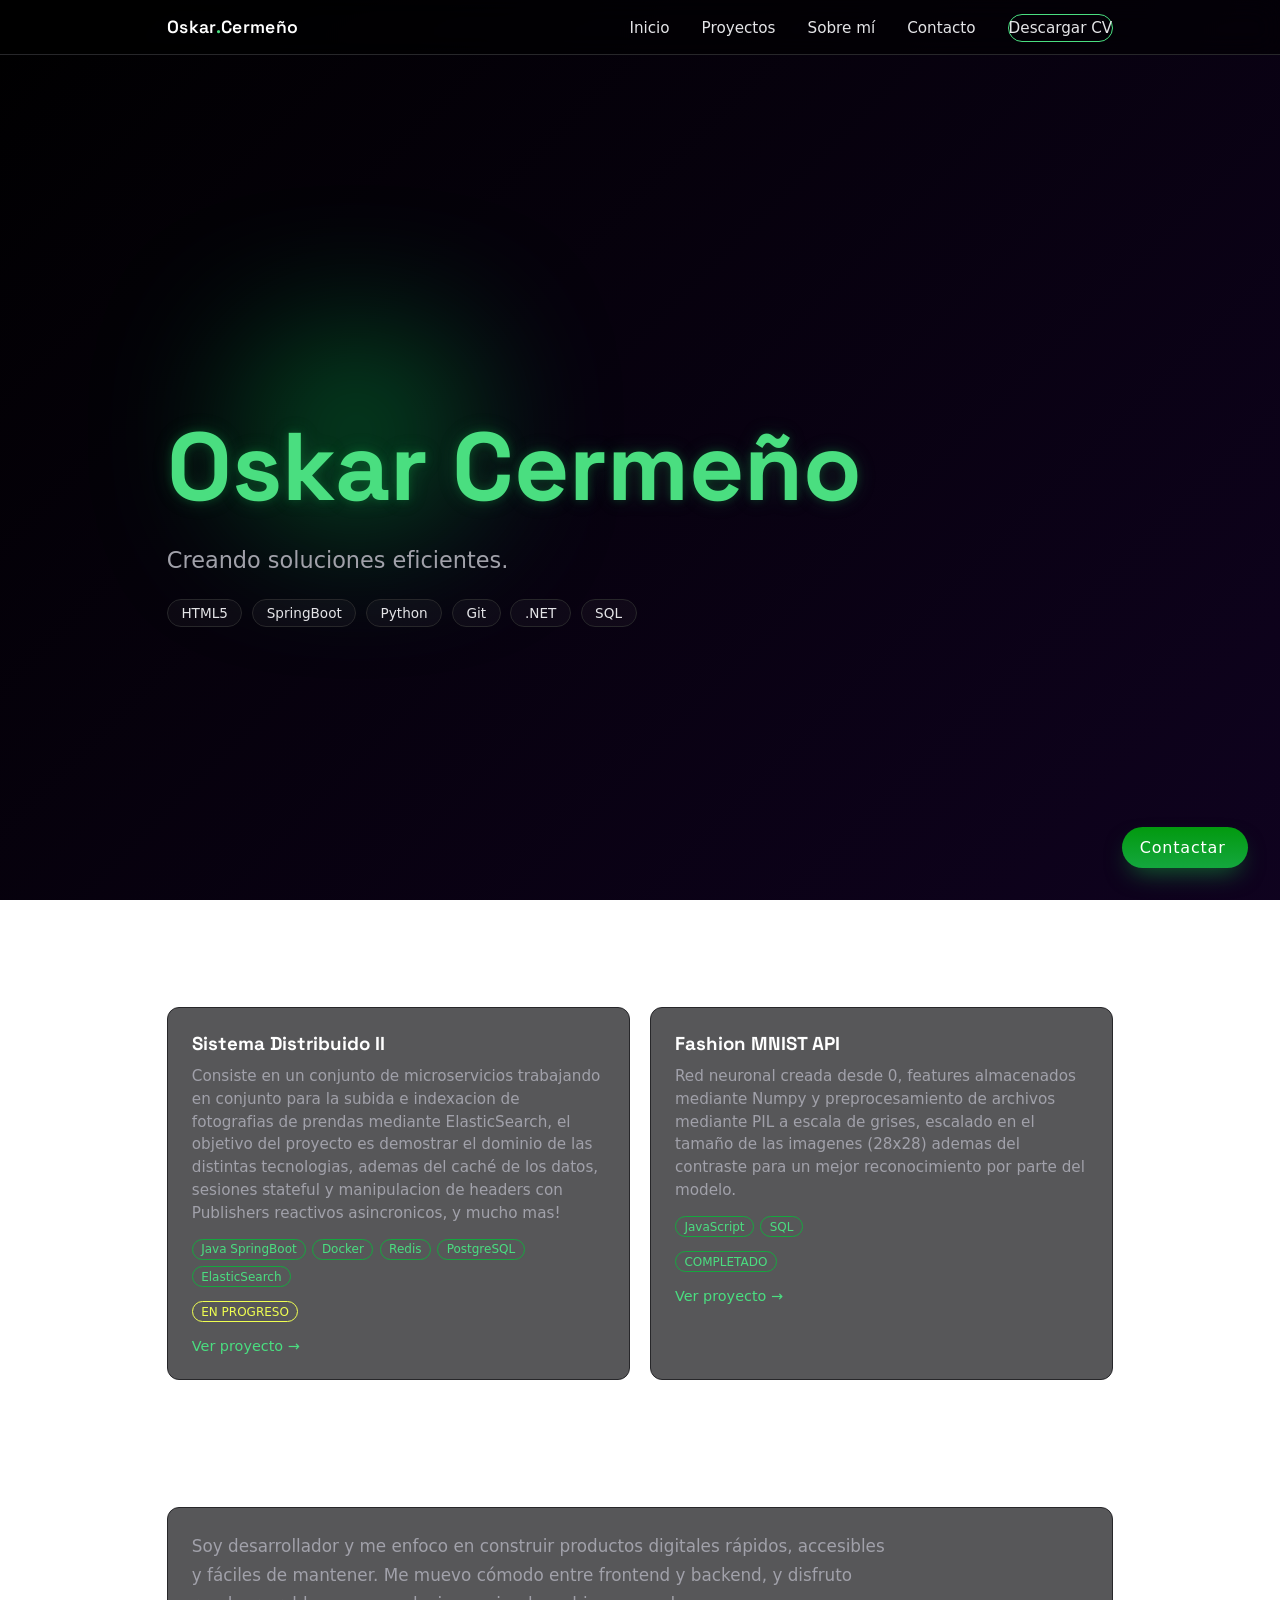
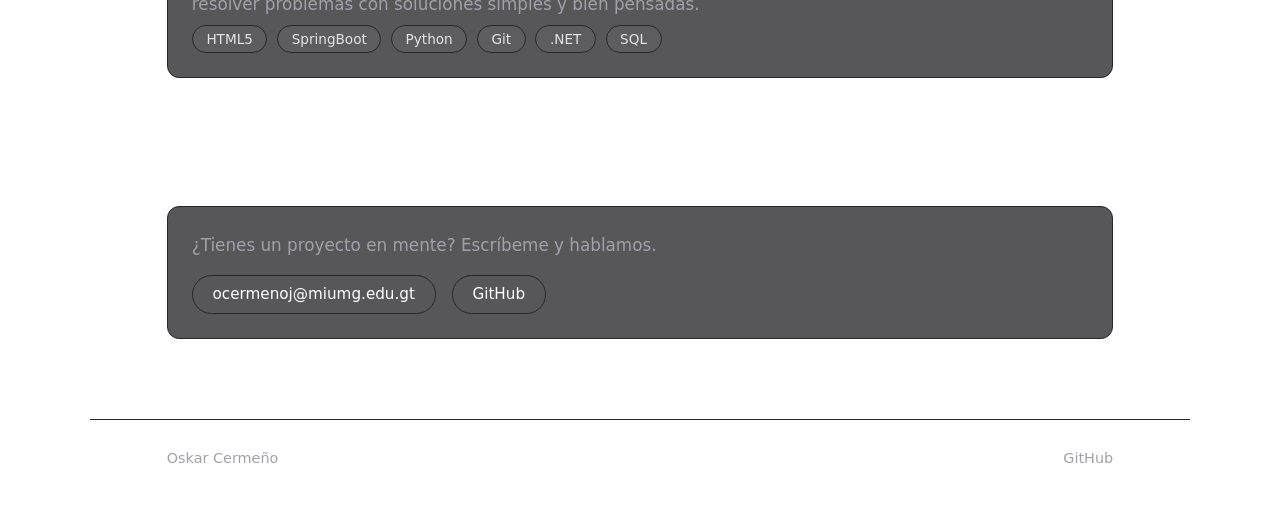
==== commit a40f116e: "Refactorizando la pagina" ====
--- a/index.html
+++ b/index.html
@@ -3,6 +3,7 @@
 <head>
     <meta charset="UTF-8">
     <meta name="viewport" content="width=device-width, initial-scale=1.0">
+    <link rel="shortcut icon" href="./img/Icono_Dev_Sin_Fondo.png">
     <title>Portafolio | Oskar Cermeño</title>
     <link rel="preconnect" href="https://fonts.googleapis.com">
     <link href="https://fonts.googleapis.com/css2?family=Space+Grotesk:wght@500;600;700&display=swap" rel="stylesheet">
@@ -71,11 +72,14 @@
                         reactivos asincronicos, y mucho mas!
                     </p>
                     <div class="proyecto-tags">
-                        <span>React</span>
-                        <span>Node.js</span>
+                        <span>Java SpringBoot</span>
+                        <span>Docker</span>
+                        <span>Redis</span>
+                        <span>PostgreSQL</span>
+                        <span>ElasticSearch</span>
                     </div>
                     <div class="proyecto-status">
-                        <span>EN PROGRESO</span>
+                        <span class="status progreso">EN PROGRESO</span>
                     </div>
                     <span class="ver-mas">Ver proyecto →</span>
                 </a>
@@ -90,7 +94,9 @@
                     <div class="proyecto-tags">
                         <span>JavaScript</span>
                         <span>SQL</span>
-                        <span>COMPLETADO</span>
+                    </div>
+                    <div class="proyecto-status">
+                        <span class="status completado">COMPLETADO</span>
                     </div>
                     <span class="ver-mas">Ver proyecto →</span>
                 </a>
--- a/styles.css
+++ b/styles.css
@@ -453,13 +453,22 @@
   margin-top: 0.9rem;
 }
 
-.proyecto-status span {
+.proyecto-status .status {
   font-size: 0.75rem;
-  color: var(--amarillo);
-  border: 1px solid var(--amarillo);
   border-radius: 20em;
   padding: 0.2em 0.7em;
 }
+
+.proyecto-status .progreso{
+    color: var(--amarillo);
+  border: 1px solid var(--amarillo);
+}
+
+.proyecto-status .completado {
+  color: var(--verde);
+  border: 1px solid var(--verde-fuerte);
+}
+
 
 .ver-mas {
   display: inline-block;
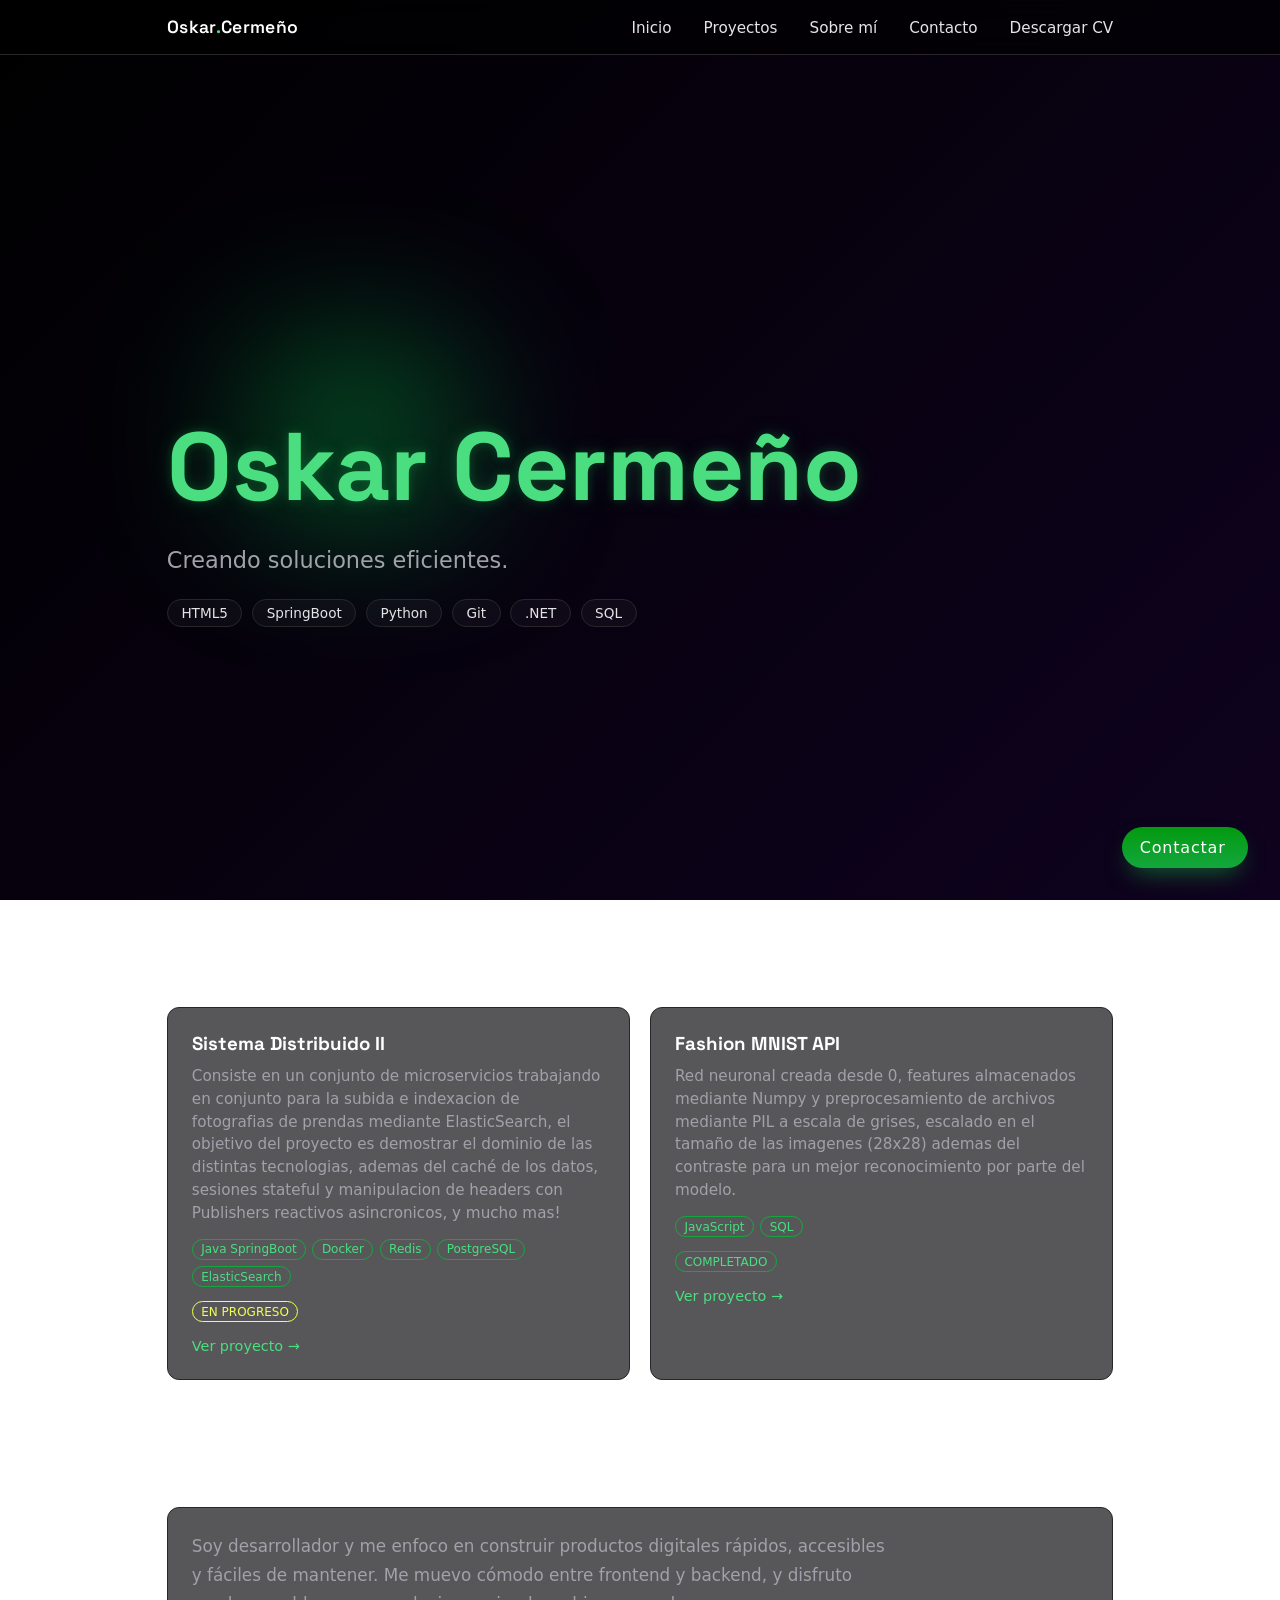
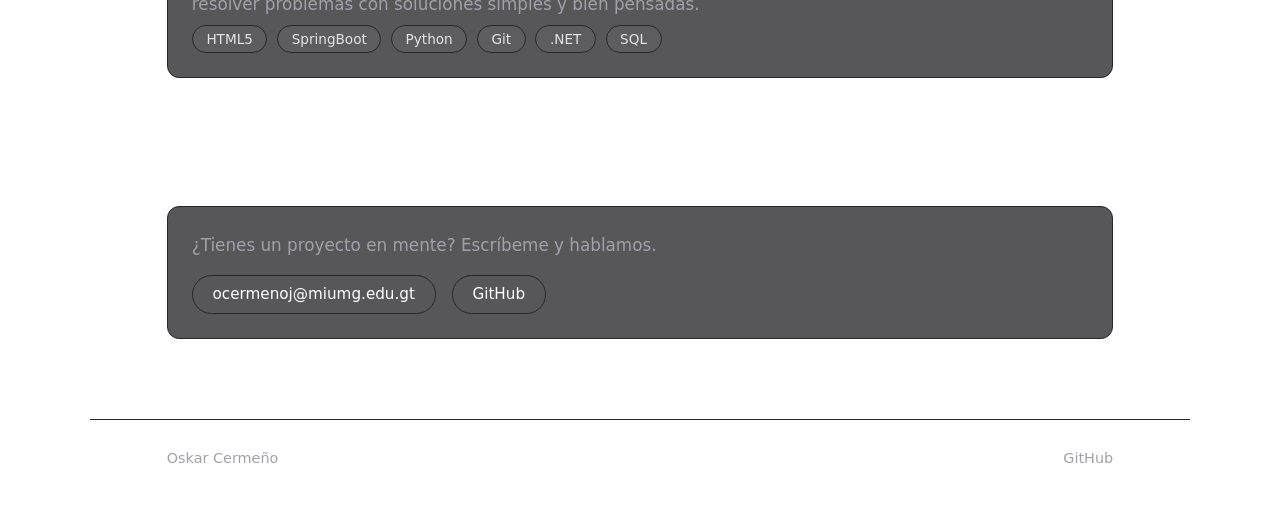
==== commit 291f63dc: "Añadiendo cv" ====
--- a/index.html
+++ b/index.html
@@ -17,9 +17,6 @@
             <a href="#inicio" class="logo">Oskar<span>.</span>Cermeño</a>
 
             <button class="nav-toggle" id="navToggle" aria-label="Abrir menú" aria-expanded="false">
-                <span></span>
-                <span></span>
-                <span></span>
             </button>
 
             <ul class="nav-links" id="navLinks">
@@ -27,7 +24,7 @@
                 <li><a href="#proyectos">Proyectos</a></li>
                 <li><a href="#sobre-mi">Sobre mí</a></li>
                 <li><a href="#contacto">Contacto</a></li>
-                <li><a href="#" class="nav-cv">Descargar CV</a></li>
+                <li><a href="./img/Curriculum vitae (1).pdf" rel="noopener" target="_blank">Descargar CV</a></li>
             </ul>
         </div>
     </header>
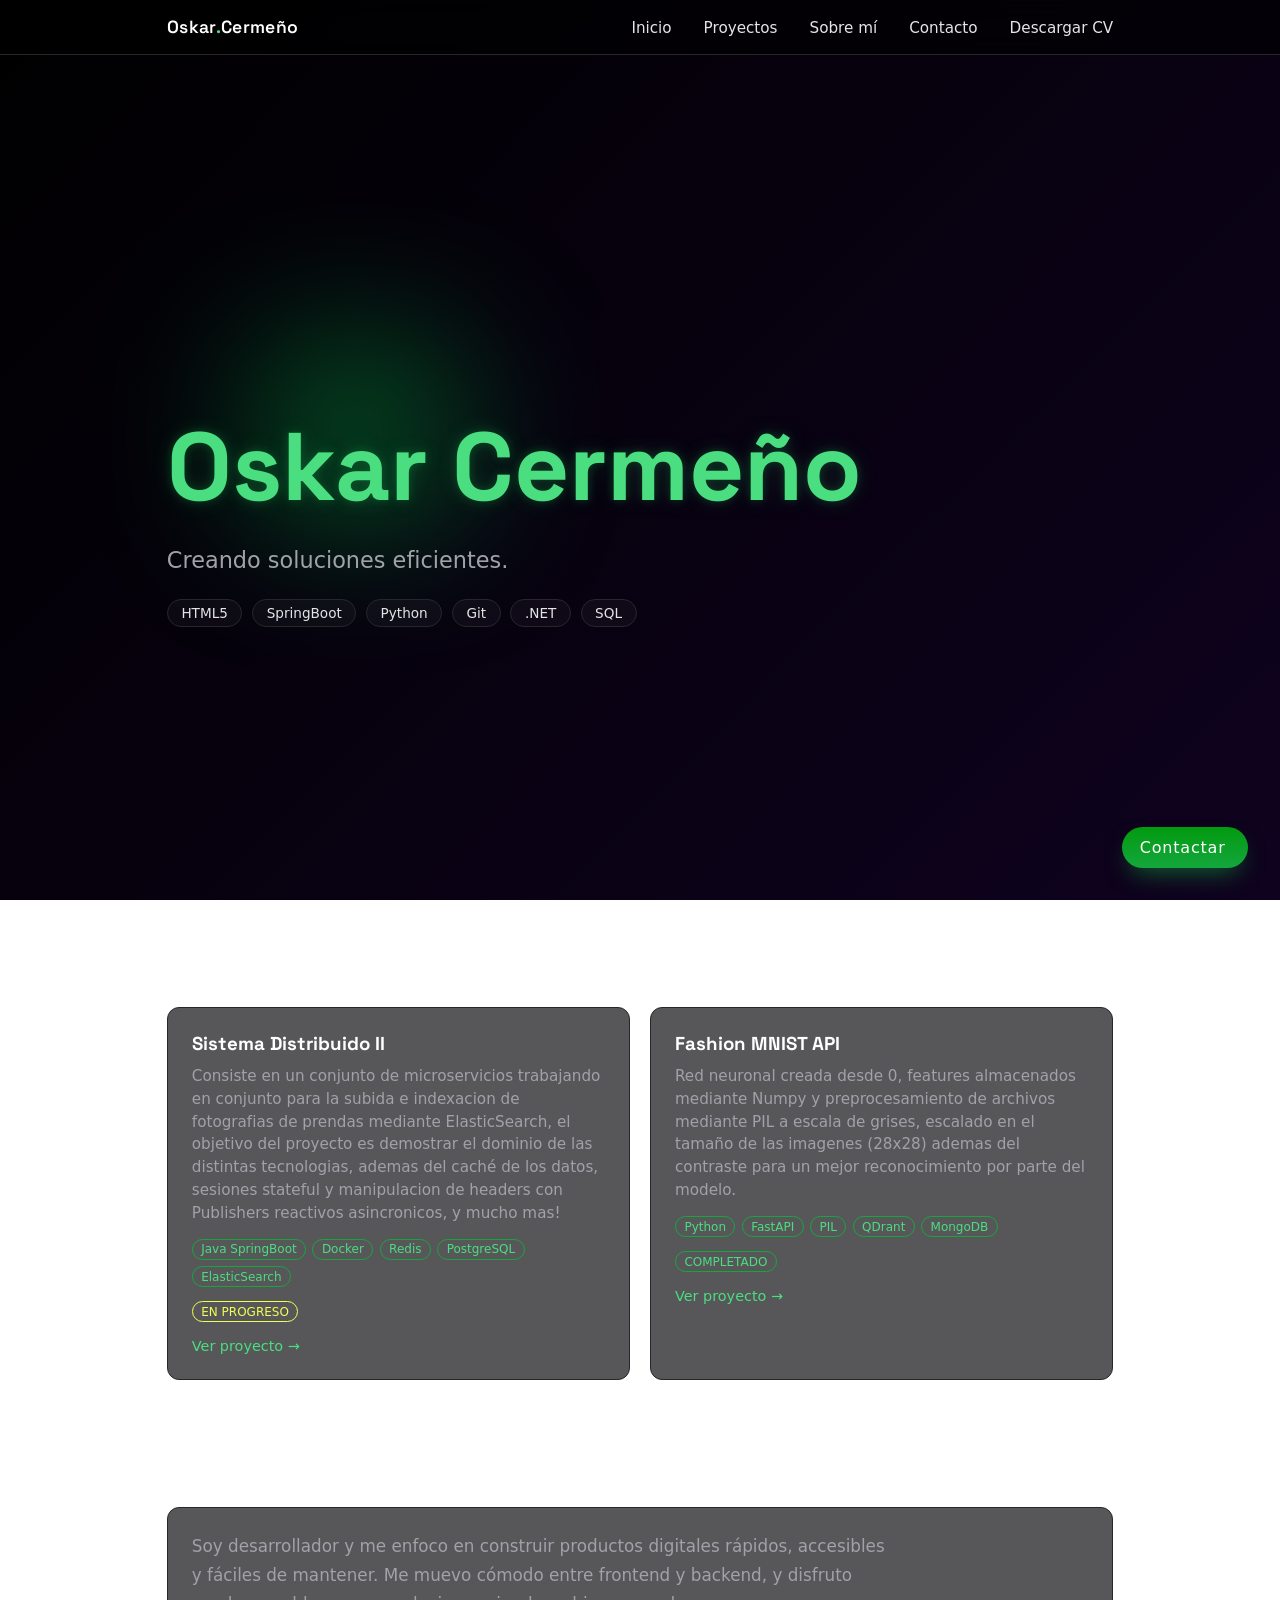
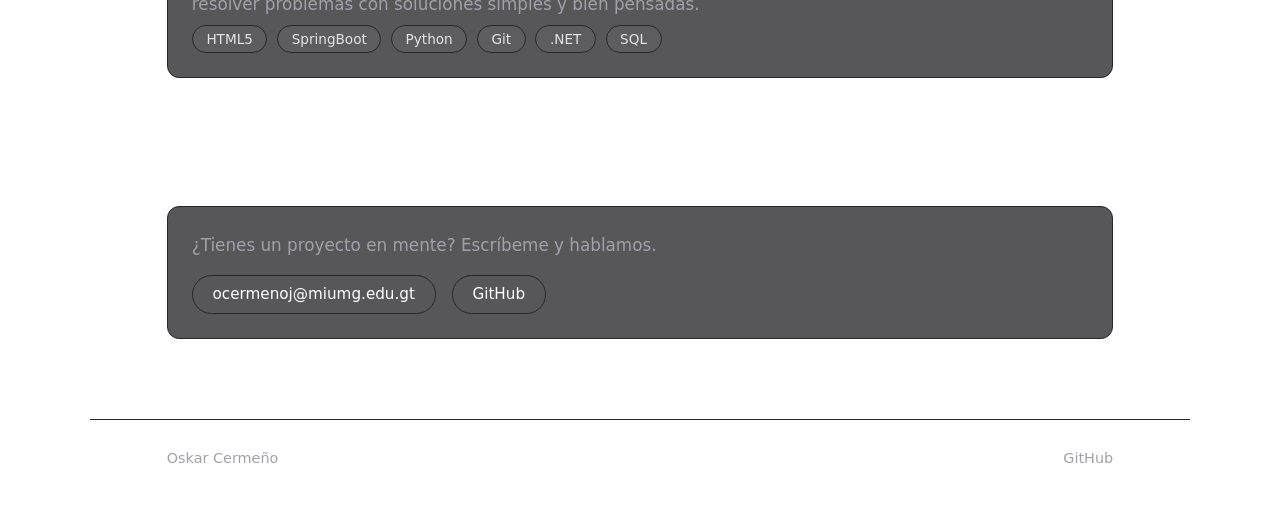
==== commit a991827d: "Mejorando descripcion" ====
--- a/index.html
+++ b/index.html
@@ -89,8 +89,11 @@
                         ademas del contraste para un mejor reconocimiento por parte del modelo.
                     </p>
                     <div class="proyecto-tags">
-                        <span>JavaScript</span>
-                        <span>SQL</span>
+                        <span>Python</span>
+                        <span>FastAPI</span>
+                        <span>PIL</span>
+                        <span>QDrant</span>
+                        <span>MongoDB</span>
                     </div>
                     <div class="proyecto-status">
                         <span class="status completado">COMPLETADO</span>
